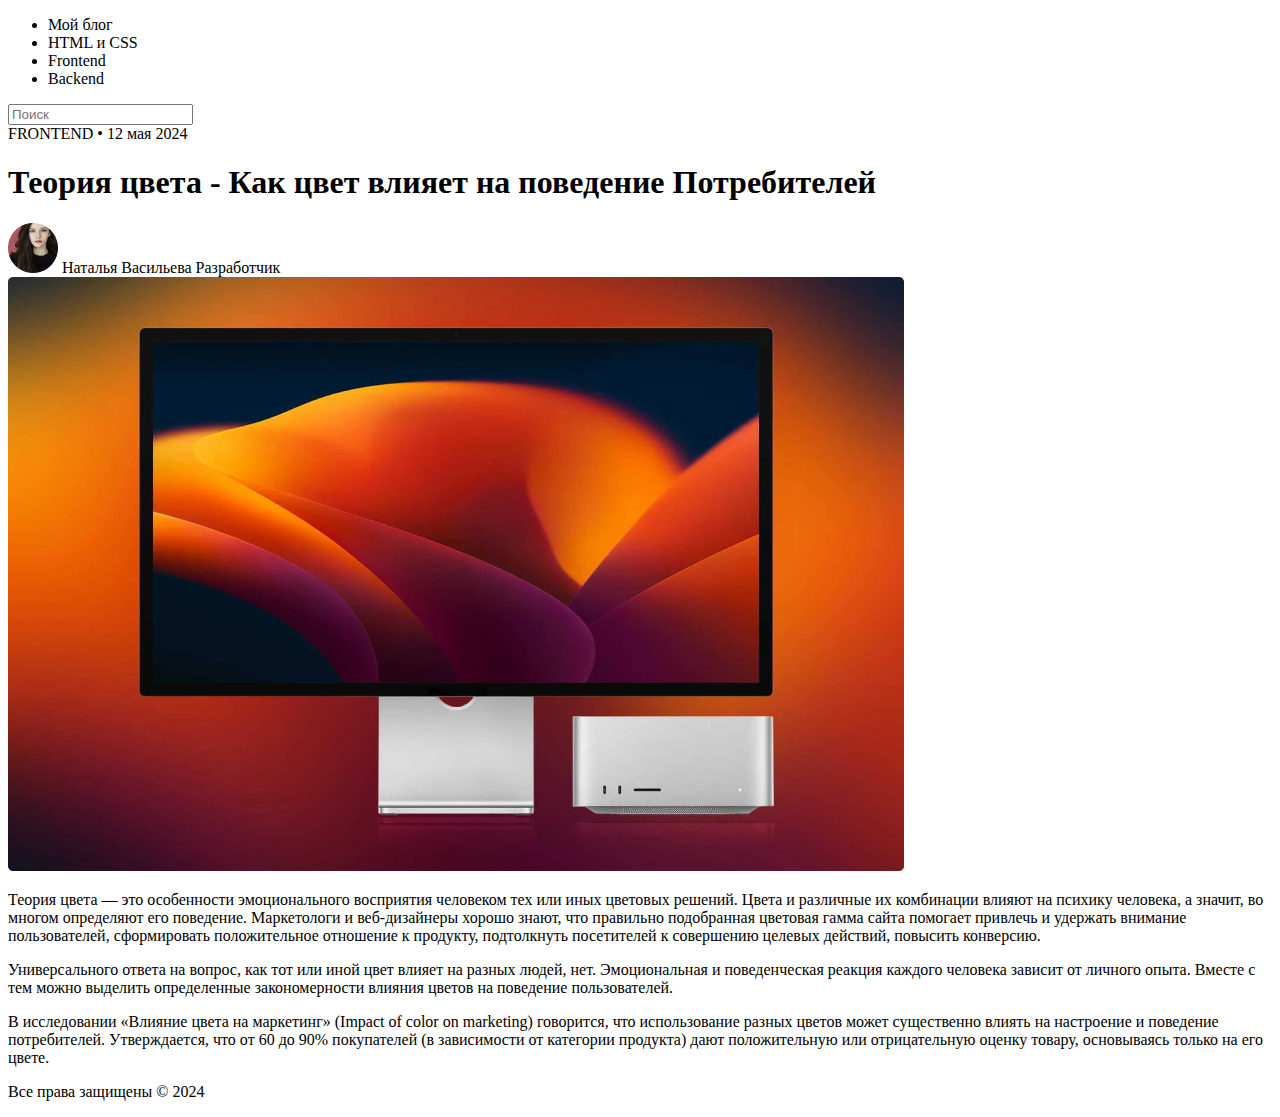
==== 1-blog/index.html @ 39bb49c6 "blog" ====
<!DOCTYPE html>
<html lang="en">
<head>
    <meta charset="UTF-8">
    <meta name="viewport" content="width=device-width, initial-scale=1.0">
    <title>Blog</title>
</head>
<body>
    <header>
        <nav>
        <ul>
            <li><a href="#"></a>Мой блог</li>
            <li><a href="#"></a>HTML и CSS</li>
            <li><a href="#"></a>Frontend</li>
            <li><a href="#"></a>Backend</li>
        </ul>
        <form>
          <input type="search" name="search" placeholder="Поиск">
          <img src="materials/search.png" alt="search" />  
           
        </form>
        </nav>
    </header>
    <main>
        <section>
            
            <span>FRONTEND &bull; 12 мая 2024</span>
            <h1>Теория цвета - Как цвет влияет на поведение Потребителей</h1>
            
            <img src="materials/Ellipse 1.png" alt="avatar" /> 
            <span>Наталья Васильева</span> 
            <span>Разработчик</span>
        </section>
            
        
        <section>
            <img src="materials/Rectangle 181.png" alt="picture" />
            <p>Теория цвета — это особенности эмоционального восприятия человеком 
                тех или иных цветовых решений. Цвета и различные их комбинации 
                влияют на психику человека, а значит, во многом определяют его 
                поведение. Маркетологи и веб-дизайнеры хорошо знают, что правильно 
                подобранная цветовая гамма сайта помогает привлечь и удержать 
                внимание пользователей, сформировать положительное отношение к продукту, 
                подтолкнуть посетителей к совершению целевых действий, 
                повысить конверсию.</p>
                <p>
                    Универсального ответа на вопрос, 
                    как тот или иной цвет влияет на разных людей, нет. Эмоциональная и поведенческая реакция каждого человека зависит от личного опыта. 
                    Вместе с тем можно выделить определенные закономерности влияния цветов на поведение пользователей. </p>

                <p>
                    В исследовании «Влияние цвета на маркетинг» (Impact of color on marketing) говорится, что 
                    использование разных цветов может существенно влиять на настроение и поведение 
                    потребителей. Утверждается, что от 60 до 90% покупателей (в зависимости от категории 
                    продукта) дают положительную или отрицательную оценку товару, основываясь только на 
                    его цвете.
                </p>
               
        </section>
    </main>
    <footer>
        <p>Все права защищены &#169; 2024 </p>
    </footer>
</body>
</html>
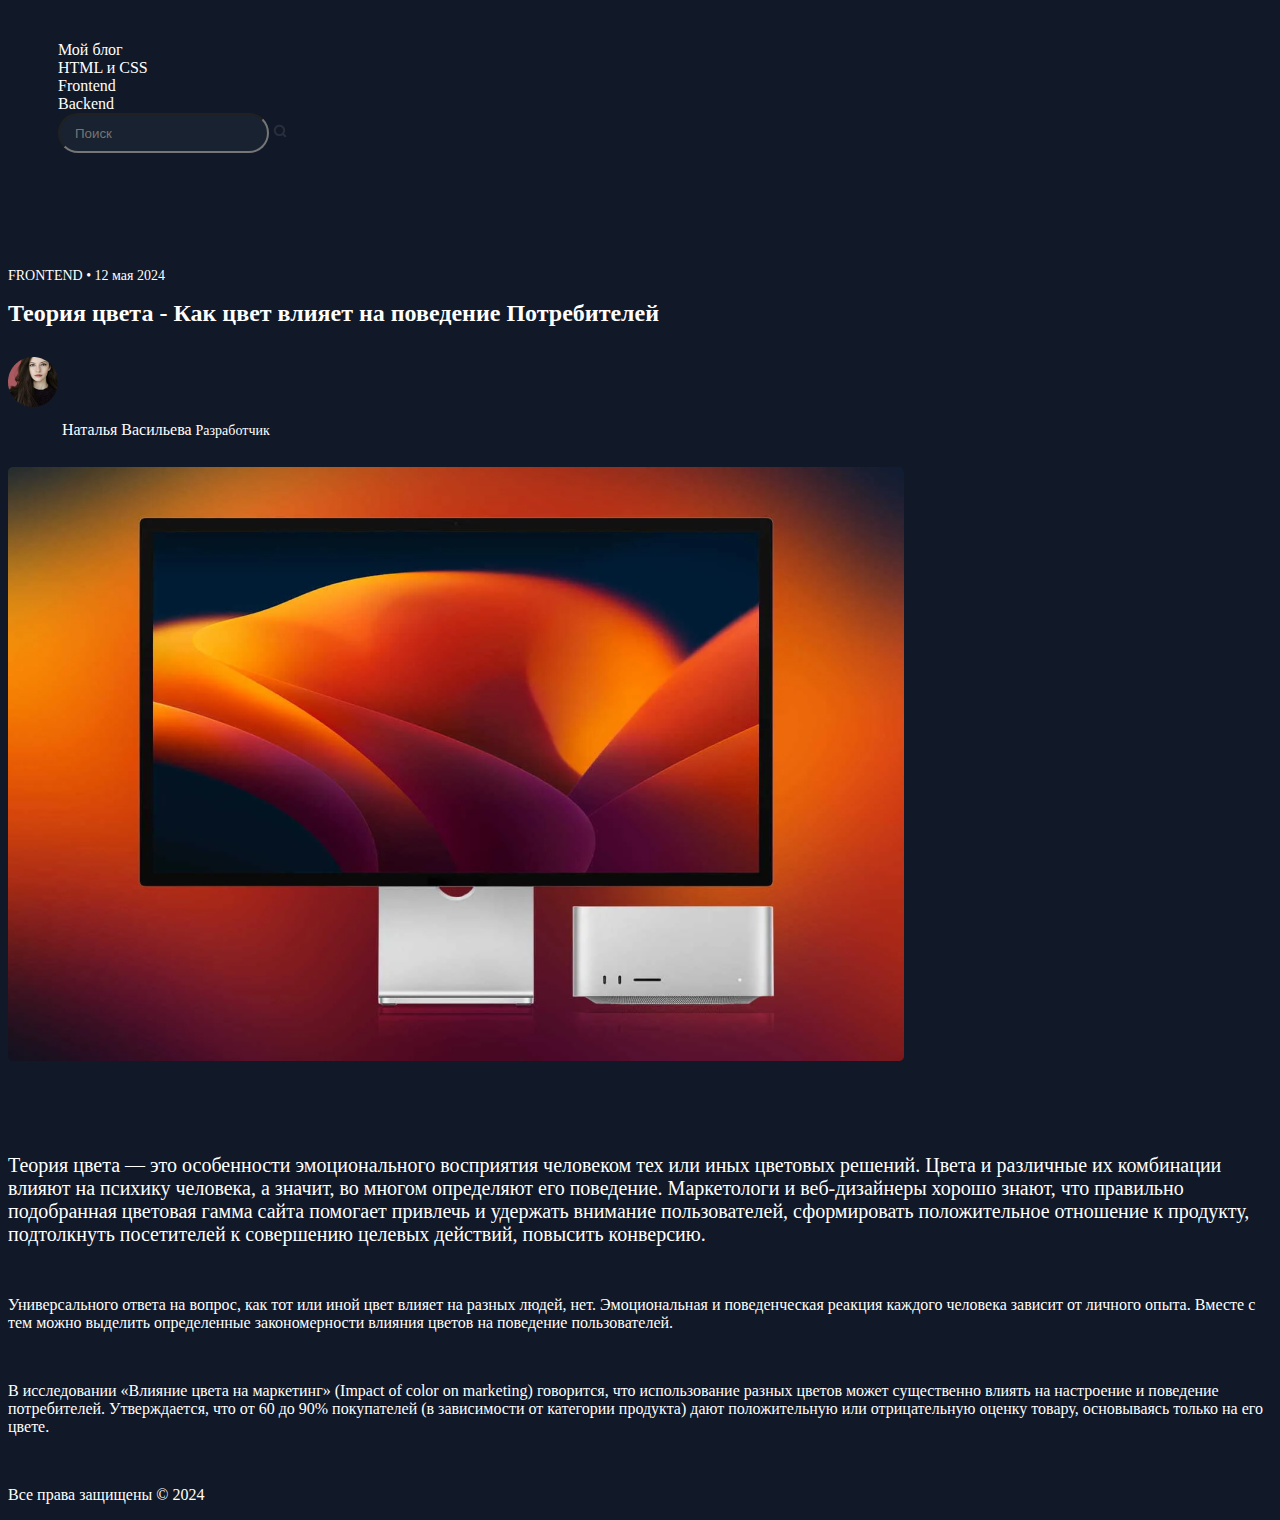
==== commit e4c4140c: "My comment" ====
--- a/1-blog/index.html
+++ b/1-blog/index.html
@@ -1,22 +1,23 @@
 <!DOCTYPE html>
-<html lang="en">
+<html lang="ru">
 <head>
     <meta charset="UTF-8">
     <meta name="viewport" content="width=device-width, initial-scale=1.0">
+    <link rel="stylesheet" href="./blog.css">
     <title>Blog</title>
 </head>
 <body>
     <header>
         <nav>
-        <ul>
+        <ul class="header_nav">
             <li><a href="#"></a>Мой блог</li>
             <li><a href="#"></a>HTML и CSS</li>
             <li><a href="#"></a>Frontend</li>
             <li><a href="#"></a>Backend</li>
         </ul>
-        <form>
+        <form class="search_content">
           <input type="search" name="search" placeholder="Поиск">
-          <img src="materials/search.png" alt="search" />  
+          <img src="./materials/search.png" alt="лупа для поиска" />  
            
         </form>
         </nav>
@@ -24,18 +25,20 @@
     <main>
         <section>
             
-            <span>FRONTEND &bull; 12 мая 2024</span>
+            <span class="date">FRONTEND &bull; 12 мая 2024</span>
             <h1>Теория цвета - Как цвет влияет на поведение Потребителей</h1>
-            
-            <img src="materials/Ellipse 1.png" alt="avatar" /> 
-            <span>Наталья Васильева</span> 
-            <span>Разработчик</span>
+            <div class="info">
+            <img class="avatar" src="./materials/Ellipse 1.png" alt="аватарка разработчика" /> 
+            <span class="name">Наталья Васильева</span> 
+            <span class="proffesion">Разработчик</span>
+            </div>
         </section>
             
         
         <section>
-            <img src="materials/Rectangle 181.png" alt="picture" />
-            <p>Теория цвета — это особенности эмоционального восприятия человеком 
+            <img class="pc" src="./materials/Rectangle 181.png" alt="большой компьютер на странице блога" />
+            <p class="first_text">
+                Теория цвета — это особенности эмоционального восприятия человеком 
                 тех или иных цветовых решений. Цвета и различные их комбинации 
                 влияют на психику человека, а значит, во многом определяют его 
                 поведение. Маркетологи и веб-дизайнеры хорошо знают, что правильно 
@@ -43,12 +46,12 @@
                 внимание пользователей, сформировать положительное отношение к продукту, 
                 подтолкнуть посетителей к совершению целевых действий, 
                 повысить конверсию.</p>
-                <p>
+                <p class="second_text">
                     Универсального ответа на вопрос, 
                     как тот или иной цвет влияет на разных людей, нет. Эмоциональная и поведенческая реакция каждого человека зависит от личного опыта. 
                     Вместе с тем можно выделить определенные закономерности влияния цветов на поведение пользователей. </p>
 
-                <p>
+                <p class="second_text">
                     В исследовании «Влияние цвета на маркетинг» (Impact of color on marketing) говорится, что 
                     использование разных цветов может существенно влиять на настроение и поведение 
                     потребителей. Утверждается, что от 60 до 90% покупателей (в зависимости от категории 
--- a/1-blog/blog.css
+++ b/1-blog/blog.css
@@ -0,0 +1,92 @@
+
+body{
+    background-color: #111827;
+}
+
+nav {
+    color: #FFFFFF;
+    font-size: 16px;
+    padding: 33px 50px;
+    margin-bottom: 80px;
+
+}
+
+.header_nav{
+    list-style: none;
+    padding: 0px;
+    margin: 0px;
+}
+
+.search_content input{
+    padding: 5px 15px;
+    margin: 0px;
+    border-radius: 100px;
+    height: 40px;
+    
+}
+
+input{
+    background-color: #1F293799;
+}
+
+.date{
+    color: #FFFFFF;
+    font-size: 14px;
+    margin-bottom: 14px;
+    padding: 0px;
+}
+
+h1{
+    color: #FFFFFF;
+    font-size: 24px;
+    padding: 0px;
+    margin-bottom: 30px;
+}
+
+.avatar{
+    padding: 0;
+    margin-bottom: 28px;
+}
+
+.name{
+    color: #FFFFFF;
+    font-size: 16px;
+    padding: 0px;
+    margin-bottom: 28px;
+}
+
+.proffesion{
+    color: #FFFFFF;
+    font-size: 14px;
+    padding: 0px;
+    margin-bottom: 28px;
+}
+
+.info{
+    padding: 0px;
+    margin-bottom: 28px;
+}
+
+.pc{
+    padding: 0px;
+    margin-bottom: 69px;
+}
+
+.first_text{
+    color: #FFFFFF;
+    font-size: 20px;
+    padding: 0px;
+    margin-bottom: 50px;
+}
+
+.second_text{
+    color: #FFFFFF;
+    font-size: 16px;
+    padding: 0px;
+    margin-bottom: 50px;
+}
+
+footer{
+    color: #FFFFFF;
+    font-size: 16px;
+}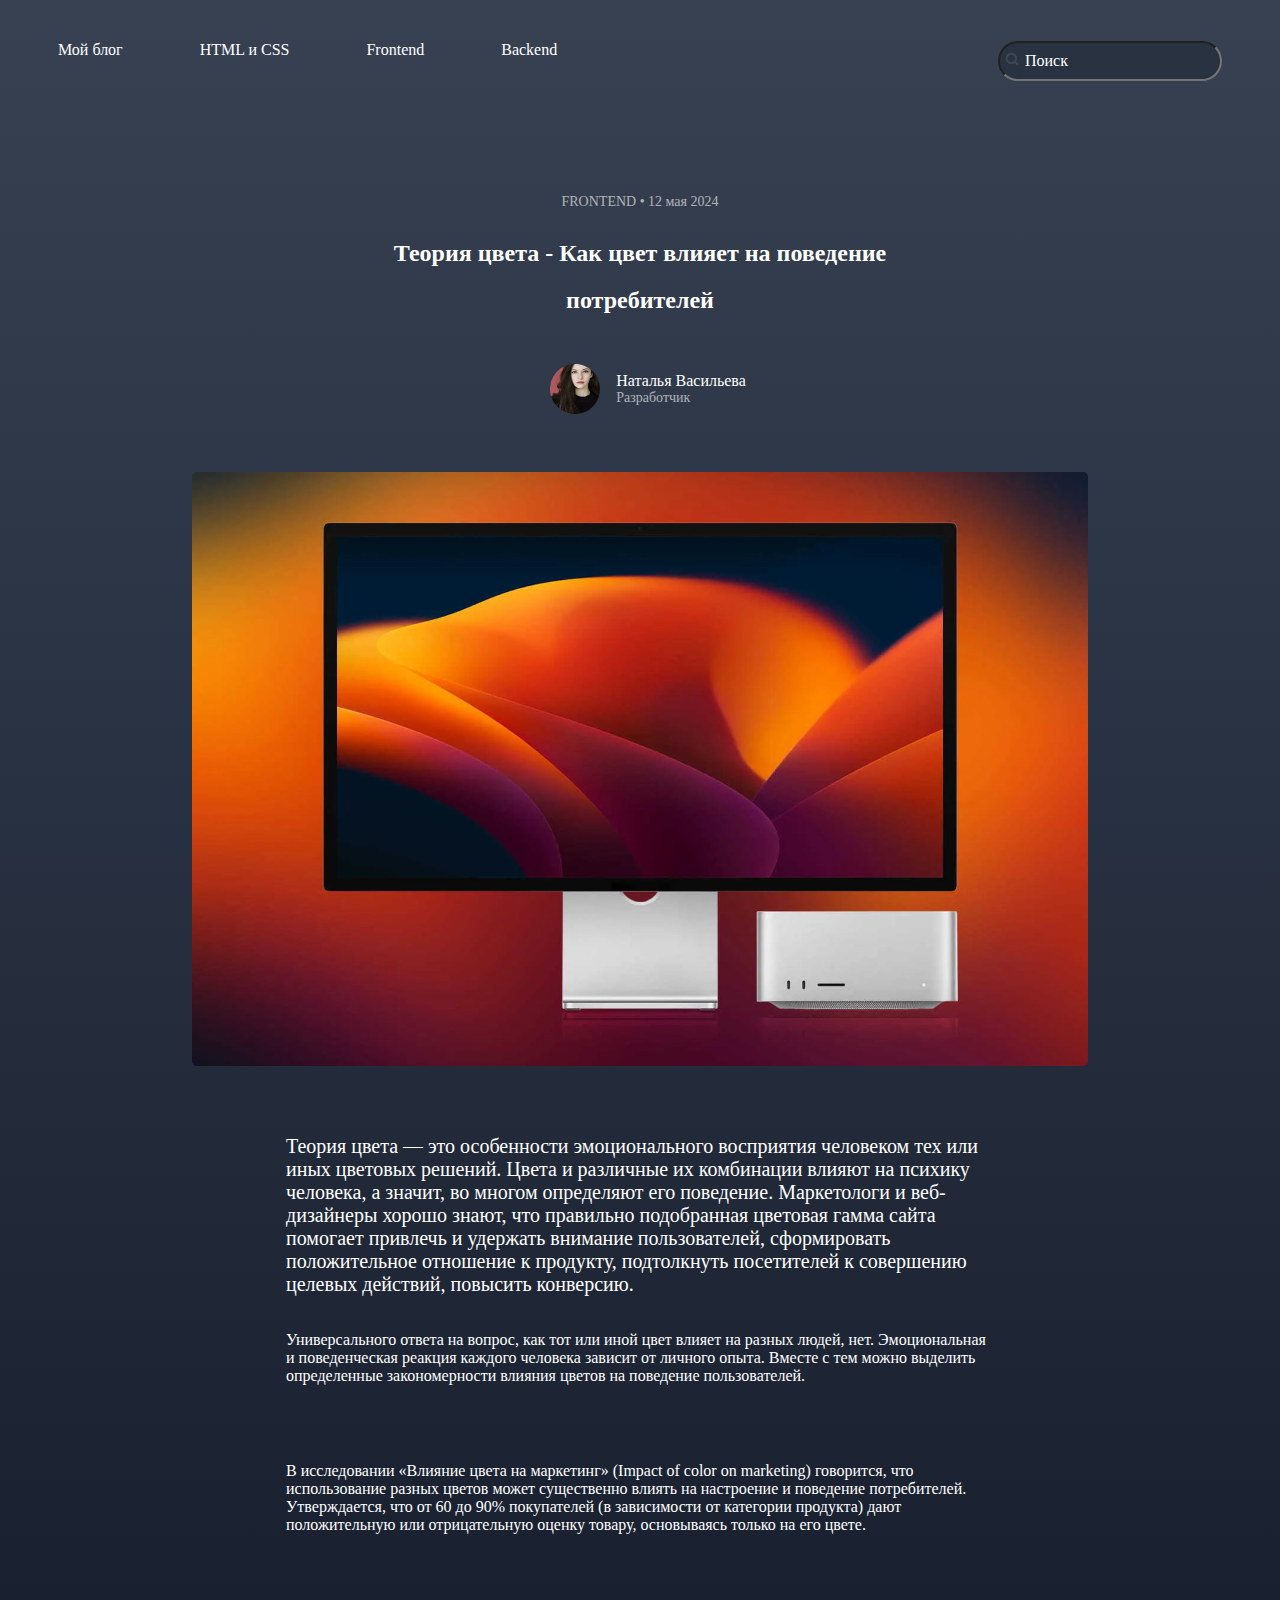
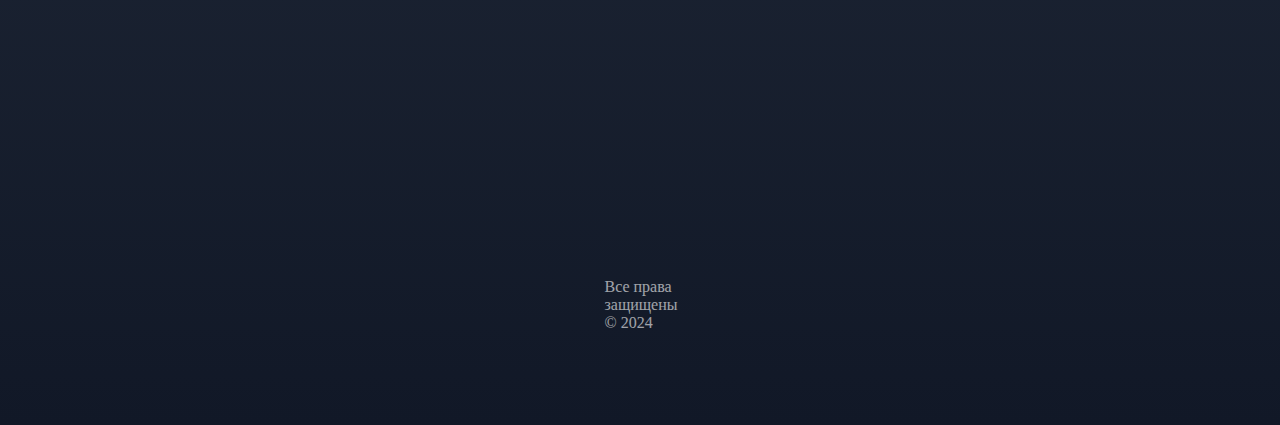
==== commit a766f0c0: "flex" ====
--- a/1-blog/index.html
+++ b/1-blog/index.html
@@ -8,7 +8,9 @@
 </head>
 <body>
     <header>
+        
         <nav>
+           
         <ul class="header_nav">
             <li><a href="#"></a>Мой блог</li>
             <li><a href="#"></a>HTML и CSS</li>
@@ -16,27 +18,35 @@
             <li><a href="#"></a>Backend</li>
         </ul>
         <form class="search_content">
+          <img src="./materials/search.png" alt="лупа для поиска" /> 
           <input type="search" name="search" placeholder="Поиск">
-          <img src="./materials/search.png" alt="лупа для поиска" />  
-           
         </form>
+        
         </nav>
+    </div>
     </header>
     <main>
         <section>
+            <div class="proffecional__date">
+            <span class="date">FRONTEND &bull; 12 мая 2024</span>
+            </div>
+            <h1>Теория цвета - Как цвет влияет на поведение <h2>потребителей</h2></h1>
+            <div class="info">
+            <img class="avatar" src="./materials/Ellipse 1.png" alt="аватарка разработчика" />
+            <div class="info__description"> 
+            <p class="name">Наталья Васильева</p> 
+            <p class="proffesion">Разработчик</p>
+            </div>
             
-            <span class="date">FRONTEND &bull; 12 мая 2024</span>
-            <h1>Теория цвета - Как цвет влияет на поведение Потребителей</h1>
-            <div class="info">
-            <img class="avatar" src="./materials/Ellipse 1.png" alt="аватарка разработчика" /> 
-            <span class="name">Наталья Васильева</span> 
-            <span class="proffesion">Разработчик</span>
-            </div>
         </section>
             
         
         <section>
+            <div class="computer">
             <img class="pc" src="./materials/Rectangle 181.png" alt="большой компьютер на странице блога" />
+            </div>
+            
+            <div class="first-paragraph">
             <p class="first_text">
                 Теория цвета — это особенности эмоционального восприятия человеком 
                 тех или иных цветовых решений. Цвета и различные их комбинации 
@@ -46,23 +56,27 @@
                 внимание пользователей, сформировать положительное отношение к продукту, 
                 подтолкнуть посетителей к совершению целевых действий, 
                 повысить конверсию.</p>
+            </div>
+            <div class="second-paragraph">
                 <p class="second_text">
                     Универсального ответа на вопрос, 
                     как тот или иной цвет влияет на разных людей, нет. Эмоциональная и поведенческая реакция каждого человека зависит от личного опыта. 
                     Вместе с тем можно выделить определенные закономерности влияния цветов на поведение пользователей. </p>
-
-                <p class="second_text">
-                    В исследовании «Влияние цвета на маркетинг» (Impact of color on marketing) говорится, что 
-                    использование разных цветов может существенно влиять на настроение и поведение 
-                    потребителей. Утверждается, что от 60 до 90% покупателей (в зависимости от категории 
-                    продукта) дают положительную или отрицательную оценку товару, основываясь только на 
-                    его цвете.
-                </p>
-               
+                    <p class="third_text">
+                        В исследовании «Влияние цвета на маркетинг» (Impact of color on marketing) говорится, что 
+                        использование разных цветов может существенно влиять на настроение и поведение 
+                        потребителей. Утверждается, что от 60 до 90% покупателей (в зависимости от категории 
+                        продукта) дают положительную или отрицательную оценку товару, основываясь только на 
+                        его цвете.</p>
+                </div>
+                
+            
         </section>
     </main>
     <footer>
+        <div class="footer">
         <p>Все права защищены &#169; 2024 </p>
+        </div>
     </footer>
 </body>
 </html>--- a/1-blog/blog.css
+++ b/1-blog/blog.css
@@ -1,6 +1,7 @@
 
 body{
-    background-color: #111827;
+    background: linear-gradient(180deg, #374151 0%, #111827 100%);
+
 }
 
 nav {
@@ -8,7 +9,16 @@
     font-size: 16px;
     padding: 33px 50px;
     margin-bottom: 80px;
+    display: flex;
+    flex-wrap: wrap;
+    justify-content: space-between;
 
+}
+.header_nav{
+    display: flex;
+    flex-wrap: wrap;
+    justify-content: space-between;
+    gap: 0px 77px;
 }
 
 .header_nav{
@@ -16,36 +26,67 @@
     padding: 0px;
     margin: 0px;
 }
-
+.search_content img{
+    position: relative;
+    width: 14px;
+    height: 14px;
+    left: 25px;
+}
 .search_content input{
     padding: 5px 15px;
     margin: 0px;
     border-radius: 100px;
     height: 40px;
-    
 }
 
 input{
     background-color: #1F293799;
+    width: 224px;
+    height: 40px;
+    margin-top: 71px;
+    margin-right: 180px;
+
+    
 }
-
+input::placeholder{
+   padding: 0 10px;
+   color: #FFFFFF;
+   font-size: 16px;
+   font-family: "Roboto";
+   
+    
+}
 .date{
     color: #FFFFFF;
     font-size: 14px;
     margin-bottom: 14px;
     padding: 0px;
+    opacity: 60%;
 }
 
 h1{
     color: #FFFFFF;
     font-size: 24px;
     padding: 0px;
-    margin-bottom: 30px;
+    margin-bottom: 0px;
+    display: flex;
+    justify-content: center;
+}
+h2{
+    display: flex;
+    justify-content: center;
+    align-items: center;
+    color: #FFFFFF;
+    font-size: 24px;
 }
 
 .avatar{
     padding: 0;
     margin-bottom: 28px;
+    width: 50px;
+    height: 50px;
+    margin: 30px 16px ;
+    
 }
 
 .name{
@@ -53,40 +94,105 @@
     font-size: 16px;
     padding: 0px;
     margin-bottom: 28px;
+    display: flex;
+    flex-wrap: wrap;
+    align-self: flex-start;
+    margin: 0px;
 }
-
+.proffecional__date{
+    display: flex;
+    flex-wrap: wrap;
+    justify-content: center;
+    align-items: center;
+}
 .proffesion{
     color: #FFFFFF;
     font-size: 14px;
     padding: 0px;
     margin-bottom: 28px;
+    opacity: 60%;
+    display: flex;
+    flex-wrap: wrap;
+    align-self: flex-start;
+    margin: 0;
+    
 }
 
 .info{
     padding: 0px;
     margin-bottom: 28px;
+    display: flex;
+    justify-content: center;
+    align-items: center;
+}
+.info__description{
+    display: flex;
+    flex-direction: column;
 }
 
+.computer{
+    display: flex;
+    flex-wrap: wrap;
+    justify-content: center;
+    align-items: center;
+}
 .pc{
     padding: 0px;
     margin-bottom: 69px;
+   
 }
+.first-paragraph{
+    display: flex;
+    flex-wrap: wrap;
+    justify-content: center;
+    align-items: center;
 
+}
 .first_text{
     color: #FFFFFF;
     font-size: 20px;
-    padding: 0px;
-    margin-bottom: 50px;
+    width: 708px;
+    height: 101px;
+    margin: 0px 0px 10px 0px;
+
 }
 
+.second-paragraph{
+    display: flex;
+    flex-direction: column;
+    flex-wrap: wrap;
+    justify-content: center;
+    align-items: center;
+}  
 .second_text{
+        color: #FFFFFF;
+        font-size: 16px;
+        padding: 0px;
+        margin-top: 85px;
+        margin-bottom: -160px;
+        width: 708px;
+        height: 281px;
+    }
+
+.third_text{
     color: #FFFFFF;
     font-size: 16px;
     padding: 0px;
-    margin-bottom: 50px;
+    margin-top: 10px;
+    width: 708px;
+    height: 281px;
+}
+.footer{
+    display: flex;
+    flex-wrap: wrap;
+    align-items: center;
+    justify-content: center;
+    align-content: center;
 }
 
 footer{
     color: #FFFFFF;
     font-size: 16px;
+    opacity: 60%;
+    margin: 103px 606px 77px 608px;
 }